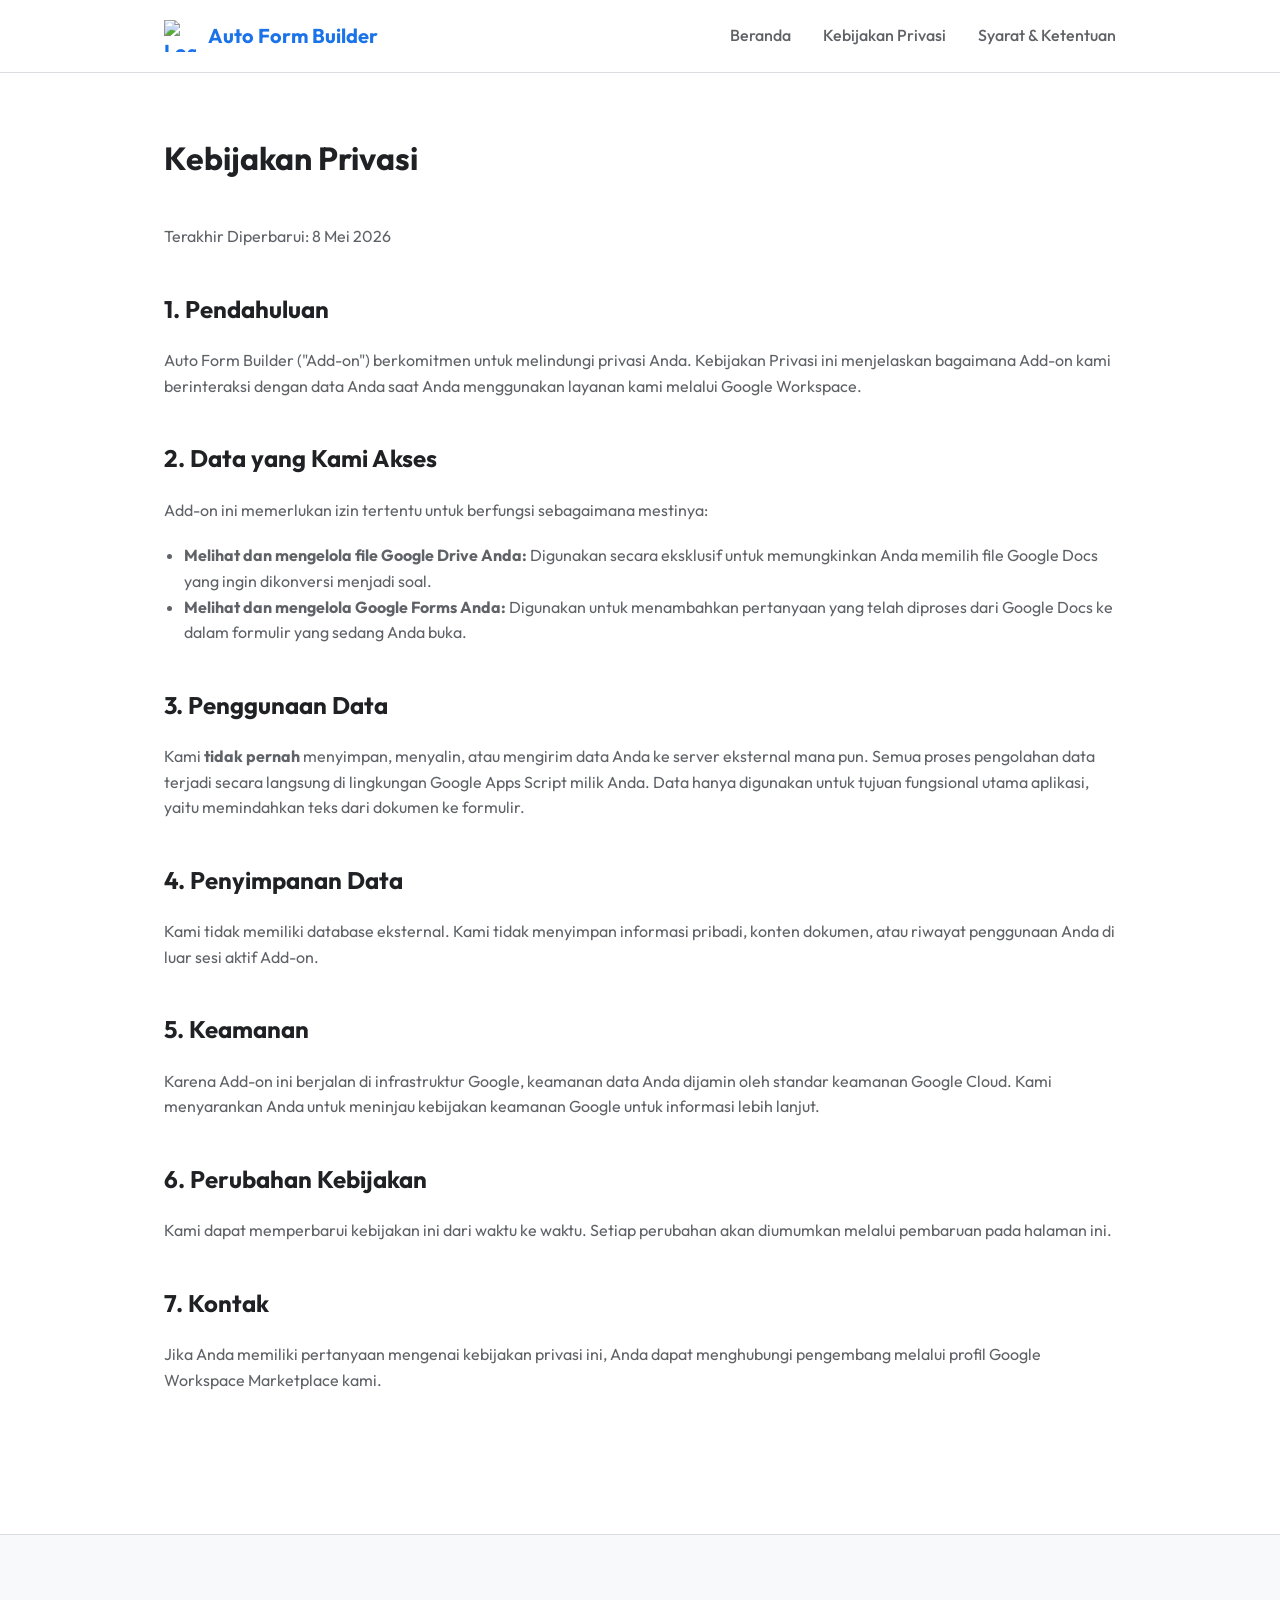
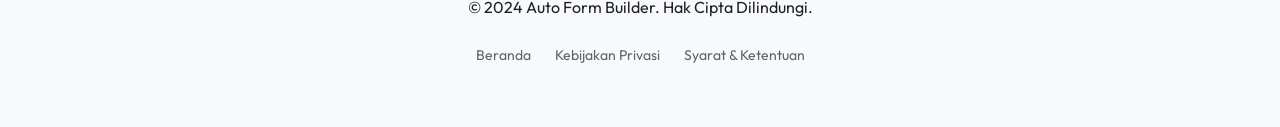
==== docs/privacy-policy.html @ 88bf44c3 "push" ====
<!DOCTYPE html>
<html lang="id">
<head>
    <meta charset="UTF-8">
    <meta name="viewport" content="width=device-width, initial-scale=1.0">
    <title>Kebijakan Privasi - Auto Form Builder</title>
    <link rel="preconnect" href="https://fonts.googleapis.com">
    <link rel="preconnect" href="https://fonts.gstatic.com" crossorigin>
    <link href="https://fonts.googleapis.com/css2?family=Outfit:wght@400;500;600;700&display=swap" rel="stylesheet">
    <link rel="stylesheet" href="style.css">
</head>
<body>
    <header>
        <div class="container">
            <nav>
                <a href="index.html" class="logo">
                    <img src="https://www.gstatic.com/images/branding/product/1x/forms_2020q4_48dp.png" alt="Logo">
                    Auto Form Builder
                </a>
                <div class="nav-links">
                    <a href="index.html">Beranda</a>
                    <a href="privacy-policy.html">Kebijakan Privasi</a>
                    <a href="terms.html">Syarat & Ketentuan</a>
                </div>
            </nav>
        </div>
    </header>

    <main class="content-page">
        <div class="container">
            <h1>Kebijakan Privasi</h1>
            <p>Terakhir Diperbarui: 8 Mei 2026</p>

            <section>
                <h2>1. Pendahuluan</h2>
                <p>Auto Form Builder ("Add-on") berkomitmen untuk melindungi privasi Anda. Kebijakan Privasi ini menjelaskan bagaimana Add-on kami berinteraksi dengan data Anda saat Anda menggunakan layanan kami melalui Google Workspace.</p>
            </section>

            <section>
                <h2>2. Data yang Kami Akses</h2>
                <p>Add-on ini memerlukan izin tertentu untuk berfungsi sebagaimana mestinya:</p>
                <ul>
                    <li><strong>Melihat dan mengelola file Google Drive Anda:</strong> Digunakan secara eksklusif untuk memungkinkan Anda memilih file Google Docs yang ingin dikonversi menjadi soal.</li>
                    <li><strong>Melihat dan mengelola Google Forms Anda:</strong> Digunakan untuk menambahkan pertanyaan yang telah diproses dari Google Docs ke dalam formulir yang sedang Anda buka.</li>
                </ul>
            </section>

            <section>
                <h2>3. Penggunaan Data</h2>
                <p>Kami <strong>tidak pernah</strong> menyimpan, menyalin, atau mengirim data Anda ke server eksternal mana pun. Semua proses pengolahan data terjadi secara langsung di lingkungan Google Apps Script milik Anda. Data hanya digunakan untuk tujuan fungsional utama aplikasi, yaitu memindahkan teks dari dokumen ke formulir.</p>
            </section>

            <section>
                <h2>4. Penyimpanan Data</h2>
                <p>Kami tidak memiliki database eksternal. Kami tidak menyimpan informasi pribadi, konten dokumen, atau riwayat penggunaan Anda di luar sesi aktif Add-on.</p>
            </section>

            <section>
                <h2>5. Keamanan</h2>
                <p>Karena Add-on ini berjalan di infrastruktur Google, keamanan data Anda dijamin oleh standar keamanan Google Cloud. Kami menyarankan Anda untuk meninjau kebijakan keamanan Google untuk informasi lebih lanjut.</p>
            </section>

            <section>
                <h2>6. Perubahan Kebijakan</h2>
                <p>Kami dapat memperbarui kebijakan ini dari waktu ke waktu. Setiap perubahan akan diumumkan melalui pembaruan pada halaman ini.</p>
            </section>

            <section>
                <h2>7. Kontak</h2>
                <p>Jika Anda memiliki pertanyaan mengenai kebijakan privasi ini, Anda dapat menghubungi pengembang melalui profil Google Workspace Marketplace kami.</p>
            </section>
        </div>
    </main>

    <footer>
        <div class="container">
            <p>&copy; 2024 Auto Form Builder. Hak Cipta Dilindungi.</p>
            <div class="footer-links">
                <a href="index.html">Beranda</a>
                <a href="privacy-policy.html">Kebijakan Privasi</a>
                <a href="terms.html">Syarat & Ketentuan</a>
            </div>
        </div>
    </footer>
</body>
</html>
---- docs/style.css ----
:root {
  --primary: #1a73e8;
  --primary-dark: #1557b0;
  --secondary: #34a853;
  --text: #202124;
  --text-light: #5f6368;
  --bg: #ffffff;
  --bg-alt: #f8f9fa;
  --border: #dadce0;
  --shadow: 0 4px 6px -1px rgba(0, 0, 0, 0.1), 0 2px 4px -1px rgba(0, 0, 0, 0.06);
  --radius: 12px;
}

* {
  box-sizing: border-box;
  margin: 0;
  padding: 0;
}

body {
  font-family: 'Outfit', 'Inter', -apple-system, BlinkMacSystemFont, "Segoe UI", Roboto, sans-serif;
  line-height: 1.6;
  color: var(--text);
  background-color: var(--bg);
  -webkit-font-smoothing: antialiased;
}

.container {
  max-width: 1000px;
  margin: 0 auto;
  padding: 0 24px;
}

/* Header & Nav */
header {
  background: rgba(255, 255, 255, 0.8);
  backdrop-filter: blur(10px);
  position: sticky;
  top: 0;
  z-index: 100;
  border-bottom: 1px solid var(--border);
}

nav {
  display: flex;
  justify-content: space-between;
  align-items: center;
  height: 72px;
}

.logo {
  display: flex;
  align-items: center;
  gap: 12px;
  text-decoration: none;
  font-weight: 700;
  font-size: 1.25rem;
  color: var(--primary);
}

.logo img {
  height: 32px;
  width: 32px;
}

.nav-links {
  display: flex;
  gap: 32px;
}

.nav-links a {
  text-decoration: none;
  color: var(--text-light);
  font-weight: 500;
  transition: color 0.2s;
}

.nav-links a:hover {
  color: var(--primary);
}

/* Hero Section */
.hero {
  padding: 100px 0;
  text-align: center;
  background: radial-gradient(circle at top right, #e8f0fe 0%, transparent 40%),
              radial-gradient(circle at bottom left, #e6f4ea 0%, transparent 40%);
}

.hero h1 {
  font-size: 3.5rem;
  line-height: 1.2;
  margin-bottom: 24px;
  background: linear-gradient(135deg, var(--primary), var(--primary-dark));
  -webkit-background-clip: text;
  -webkit-text-fill-color: transparent;
}

.hero p {
  font-size: 1.25rem;
  color: var(--text-light);
  max-width: 600px;
  margin: 0 auto 40px;
}

.btn {
  display: inline-block;
  padding: 14px 32px;
  border-radius: 50px;
  font-weight: 600;
  text-decoration: none;
  transition: all 0.2s;
  cursor: pointer;
}

.btn-primary {
  background-color: var(--primary);
  color: white;
  box-shadow: 0 4px 14px 0 rgba(26, 115, 232, 0.39);
}

.btn-primary:hover {
  background-color: var(--primary-dark);
  transform: translateY(-2px);
  box-shadow: 0 6px 20px rgba(26, 115, 232, 0.23);
}

/* Features */
.section {
  padding: 80px 0;
}

.features-grid {
  display: grid;
  grid-template-columns: repeat(auto-fit, minmax(280px, 1fr));
  gap: 32px;
  margin-top: 48px;
}

.card {
  padding: 32px;
  border-radius: var(--radius);
  background: white;
  border: 1px solid var(--border);
  transition: transform 0.3s, box-shadow 0.3s;
}

.card:hover {
  transform: translateY(-8px);
  box-shadow: var(--shadow);
}

.card-icon {
  width: 48px;
  height: 48px;
  background: #e8f0fe;
  border-radius: 12px;
  display: flex;
  align-items: center;
  justify-content: center;
  margin-bottom: 24px;
  color: var(--primary);
}

/* Content Pages (Privacy/Terms) */
.content-page {
  padding: 60px 0 120px;
}

.content-page h1 {
  margin-bottom: 40px;
}

.content-page h2 {
  margin: 40px 0 20px;
}

.content-page p, .content-page ul {
  margin-bottom: 20px;
  color: var(--text-light);
}

.content-page ul {
  padding-left: 20px;
}

/* Footer */
footer {
  padding: 60px 0;
  background-color: var(--bg-alt);
  border-top: 1px solid var(--border);
  text-align: center;
}

.footer-links {
  display: flex;
  justify-content: center;
  gap: 24px;
  margin-top: 24px;
}

.footer-links a {
  color: var(--text-light);
  text-decoration: none;
  font-size: 0.875rem;
}

.footer-links a:hover {
  color: var(--primary);
}

@media (max-width: 768px) {
  .hero h1 {
    font-size: 2.5rem;
  }
  .nav-links {
    display: none;
  }
}
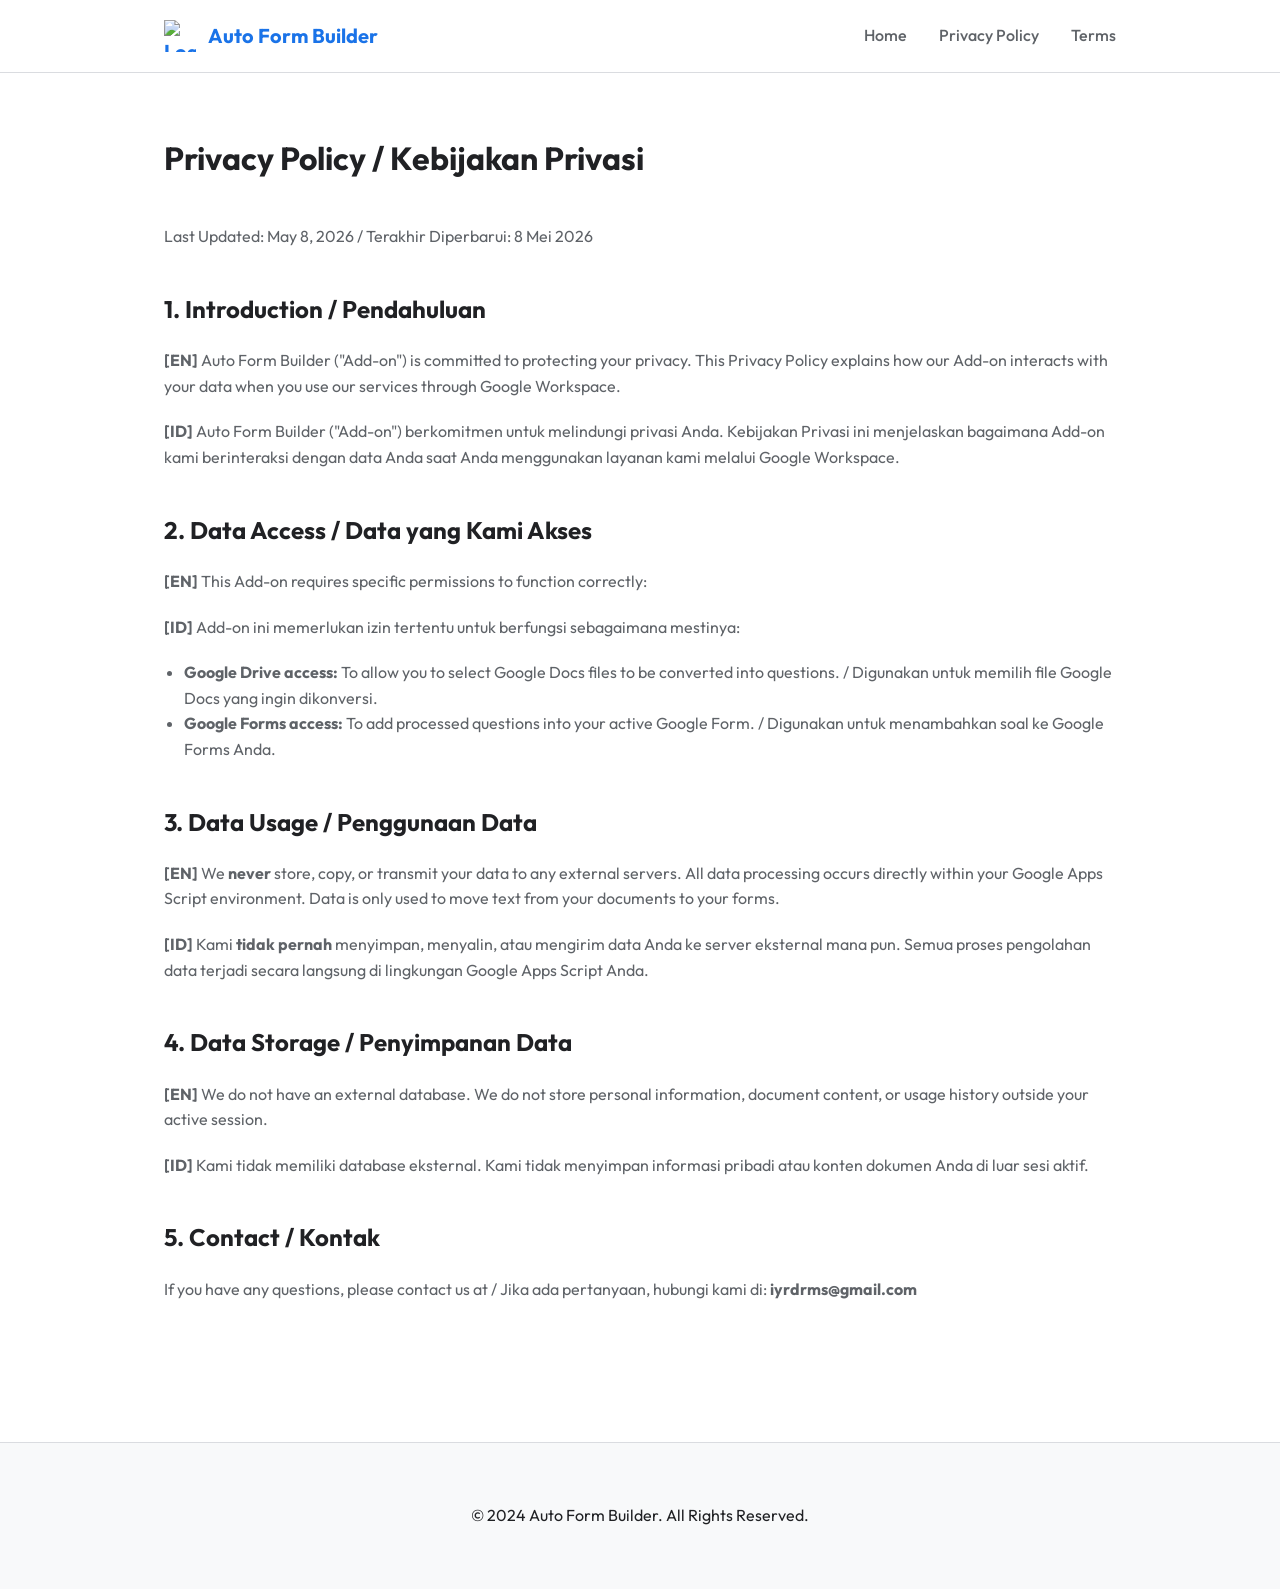
==== commit 83bfd302: "push" ====
--- a/docs/privacy-policy.html
+++ b/docs/privacy-policy.html
@@ -3,7 +3,7 @@
 <head>
     <meta charset="UTF-8">
     <meta name="viewport" content="width=device-width, initial-scale=1.0">
-    <title>Kebijakan Privasi - Auto Form Builder</title>
+    <title>Privacy Policy - Auto Form Builder</title>
     <link rel="preconnect" href="https://fonts.googleapis.com">
     <link rel="preconnect" href="https://fonts.gstatic.com" crossorigin>
     <link href="https://fonts.googleapis.com/css2?family=Outfit:wght@400;500;600;700&display=swap" rel="stylesheet">
@@ -18,9 +18,9 @@
                     Auto Form Builder
                 </a>
                 <div class="nav-links">
-                    <a href="index.html">Beranda</a>
-                    <a href="privacy-policy.html">Kebijakan Privasi</a>
-                    <a href="terms.html">Syarat & Ketentuan</a>
+                    <a href="index.html">Home</a>
+                    <a href="privacy-policy.html">Privacy Policy</a>
+                    <a href="terms.html">Terms</a>
                 </div>
             </nav>
         </div>
@@ -28,58 +28,47 @@
 
     <main class="content-page">
         <div class="container">
-            <h1>Kebijakan Privasi</h1>
-            <p>Terakhir Diperbarui: 8 Mei 2026</p>
+            <h1>Privacy Policy / Kebijakan Privasi</h1>
+            <p>Last Updated: May 8, 2026 / Terakhir Diperbarui: 8 Mei 2026</p>
 
             <section>
-                <h2>1. Pendahuluan</h2>
-                <p>Auto Form Builder ("Add-on") berkomitmen untuk melindungi privasi Anda. Kebijakan Privasi ini menjelaskan bagaimana Add-on kami berinteraksi dengan data Anda saat Anda menggunakan layanan kami melalui Google Workspace.</p>
+                <h2>1. Introduction / Pendahuluan</h2>
+                <p><strong>[EN]</strong> Auto Form Builder ("Add-on") is committed to protecting your privacy. This Privacy Policy explains how our Add-on interacts with your data when you use our services through Google Workspace.</p>
+                <p><strong>[ID]</strong> Auto Form Builder ("Add-on") berkomitmen untuk melindungi privasi Anda. Kebijakan Privasi ini menjelaskan bagaimana Add-on kami berinteraksi dengan data Anda saat Anda menggunakan layanan kami melalui Google Workspace.</p>
             </section>
 
             <section>
-                <h2>2. Data yang Kami Akses</h2>
-                <p>Add-on ini memerlukan izin tertentu untuk berfungsi sebagaimana mestinya:</p>
+                <h2>2. Data Access / Data yang Kami Akses</h2>
+                <p><strong>[EN]</strong> This Add-on requires specific permissions to function correctly:</p>
+                <p><strong>[ID]</strong> Add-on ini memerlukan izin tertentu untuk berfungsi sebagaimana mestinya:</p>
                 <ul>
-                    <li><strong>Melihat dan mengelola file Google Drive Anda:</strong> Digunakan secara eksklusif untuk memungkinkan Anda memilih file Google Docs yang ingin dikonversi menjadi soal.</li>
-                    <li><strong>Melihat dan mengelola Google Forms Anda:</strong> Digunakan untuk menambahkan pertanyaan yang telah diproses dari Google Docs ke dalam formulir yang sedang Anda buka.</li>
+                    <li><strong>Google Drive access:</strong> To allow you to select Google Docs files to be converted into questions. / Digunakan untuk memilih file Google Docs yang ingin dikonversi.</li>
+                    <li><strong>Google Forms access:</strong> To add processed questions into your active Google Form. / Digunakan untuk menambahkan soal ke Google Forms Anda.</li>
                 </ul>
             </section>
 
             <section>
-                <h2>3. Penggunaan Data</h2>
-                <p>Kami <strong>tidak pernah</strong> menyimpan, menyalin, atau mengirim data Anda ke server eksternal mana pun. Semua proses pengolahan data terjadi secara langsung di lingkungan Google Apps Script milik Anda. Data hanya digunakan untuk tujuan fungsional utama aplikasi, yaitu memindahkan teks dari dokumen ke formulir.</p>
+                <h2>3. Data Usage / Penggunaan Data</h2>
+                <p><strong>[EN]</strong> We <strong>never</strong> store, copy, or transmit your data to any external servers. All data processing occurs directly within your Google Apps Script environment. Data is only used to move text from your documents to your forms.</p>
+                <p><strong>[ID]</strong> Kami <strong>tidak pernah</strong> menyimpan, menyalin, atau mengirim data Anda ke server eksternal mana pun. Semua proses pengolahan data terjadi secara langsung di lingkungan Google Apps Script Anda.</p>
             </section>
 
             <section>
-                <h2>4. Penyimpanan Data</h2>
-                <p>Kami tidak memiliki database eksternal. Kami tidak menyimpan informasi pribadi, konten dokumen, atau riwayat penggunaan Anda di luar sesi aktif Add-on.</p>
+                <h2>4. Data Storage / Penyimpanan Data</h2>
+                <p><strong>[EN]</strong> We do not have an external database. We do not store personal information, document content, or usage history outside your active session.</p>
+                <p><strong>[ID]</strong> Kami tidak memiliki database eksternal. Kami tidak menyimpan informasi pribadi atau konten dokumen Anda di luar sesi aktif.</p>
             </section>
 
             <section>
-                <h2>5. Keamanan</h2>
-                <p>Karena Add-on ini berjalan di infrastruktur Google, keamanan data Anda dijamin oleh standar keamanan Google Cloud. Kami menyarankan Anda untuk meninjau kebijakan keamanan Google untuk informasi lebih lanjut.</p>
-            </section>
-
-            <section>
-                <h2>6. Perubahan Kebijakan</h2>
-                <p>Kami dapat memperbarui kebijakan ini dari waktu ke waktu. Setiap perubahan akan diumumkan melalui pembaruan pada halaman ini.</p>
-            </section>
-
-            <section>
-                <h2>7. Kontak</h2>
-                <p>Jika Anda memiliki pertanyaan mengenai kebijakan privasi ini, Anda dapat menghubungi pengembang melalui profil Google Workspace Marketplace kami.</p>
+                <h2>5. Contact / Kontak</h2>
+                <p>If you have any questions, please contact us at / Jika ada pertanyaan, hubungi kami di: <strong>iyrdrms@gmail.com</strong></p>
             </section>
         </div>
     </main>
 
     <footer>
         <div class="container">
-            <p>&copy; 2024 Auto Form Builder. Hak Cipta Dilindungi.</p>
-            <div class="footer-links">
-                <a href="index.html">Beranda</a>
-                <a href="privacy-policy.html">Kebijakan Privasi</a>
-                <a href="terms.html">Syarat & Ketentuan</a>
-            </div>
+            <p>&copy; 2024 Auto Form Builder. All Rights Reserved.</p>
         </div>
     </footer>
 </body>
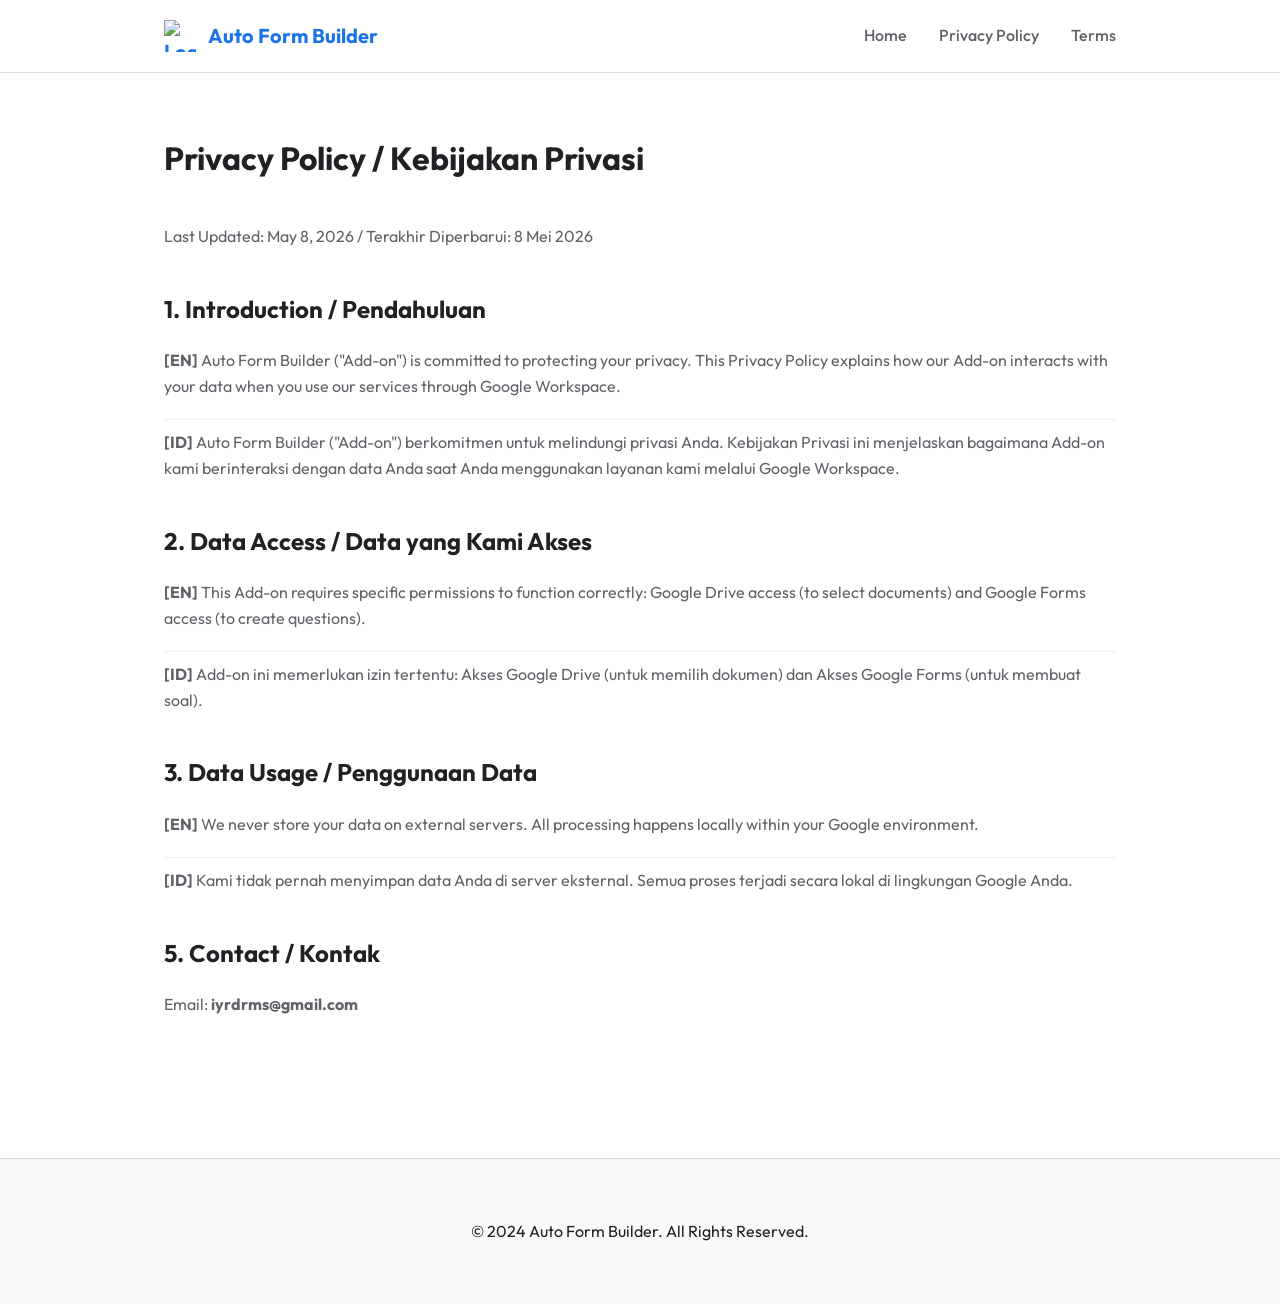
==== commit dfe32348: "push" ====
--- a/docs/privacy-policy.html
+++ b/docs/privacy-policy.html
@@ -34,34 +34,27 @@
             <section>
                 <h2>1. Introduction / Pendahuluan</h2>
                 <p><strong>[EN]</strong> Auto Form Builder ("Add-on") is committed to protecting your privacy. This Privacy Policy explains how our Add-on interacts with your data when you use our services through Google Workspace.</p>
+                <hr style="border: 0; border-top: 1px solid #eee; margin: 10px 0;">
                 <p><strong>[ID]</strong> Auto Form Builder ("Add-on") berkomitmen untuk melindungi privasi Anda. Kebijakan Privasi ini menjelaskan bagaimana Add-on kami berinteraksi dengan data Anda saat Anda menggunakan layanan kami melalui Google Workspace.</p>
             </section>
 
             <section>
                 <h2>2. Data Access / Data yang Kami Akses</h2>
-                <p><strong>[EN]</strong> This Add-on requires specific permissions to function correctly:</p>
-                <p><strong>[ID]</strong> Add-on ini memerlukan izin tertentu untuk berfungsi sebagaimana mestinya:</p>
-                <ul>
-                    <li><strong>Google Drive access:</strong> To allow you to select Google Docs files to be converted into questions. / Digunakan untuk memilih file Google Docs yang ingin dikonversi.</li>
-                    <li><strong>Google Forms access:</strong> To add processed questions into your active Google Form. / Digunakan untuk menambahkan soal ke Google Forms Anda.</li>
-                </ul>
+                <p><strong>[EN]</strong> This Add-on requires specific permissions to function correctly: Google Drive access (to select documents) and Google Forms access (to create questions).</p>
+                <hr style="border: 0; border-top: 1px solid #eee; margin: 10px 0;">
+                <p><strong>[ID]</strong> Add-on ini memerlukan izin tertentu: Akses Google Drive (untuk memilih dokumen) dan Akses Google Forms (untuk membuat soal).</p>
             </section>
 
             <section>
                 <h2>3. Data Usage / Penggunaan Data</h2>
-                <p><strong>[EN]</strong> We <strong>never</strong> store, copy, or transmit your data to any external servers. All data processing occurs directly within your Google Apps Script environment. Data is only used to move text from your documents to your forms.</p>
-                <p><strong>[ID]</strong> Kami <strong>tidak pernah</strong> menyimpan, menyalin, atau mengirim data Anda ke server eksternal mana pun. Semua proses pengolahan data terjadi secara langsung di lingkungan Google Apps Script Anda.</p>
-            </section>
-
-            <section>
-                <h2>4. Data Storage / Penyimpanan Data</h2>
-                <p><strong>[EN]</strong> We do not have an external database. We do not store personal information, document content, or usage history outside your active session.</p>
-                <p><strong>[ID]</strong> Kami tidak memiliki database eksternal. Kami tidak menyimpan informasi pribadi atau konten dokumen Anda di luar sesi aktif.</p>
+                <p><strong>[EN]</strong> We never store your data on external servers. All processing happens locally within your Google environment.</p>
+                <hr style="border: 0; border-top: 1px solid #eee; margin: 10px 0;">
+                <p><strong>[ID]</strong> Kami tidak pernah menyimpan data Anda di server eksternal. Semua proses terjadi secara lokal di lingkungan Google Anda.</p>
             </section>
 
             <section>
                 <h2>5. Contact / Kontak</h2>
-                <p>If you have any questions, please contact us at / Jika ada pertanyaan, hubungi kami di: <strong>iyrdrms@gmail.com</strong></p>
+                <p>Email: <strong>iyrdrms@gmail.com</strong></p>
             </section>
         </div>
     </main>
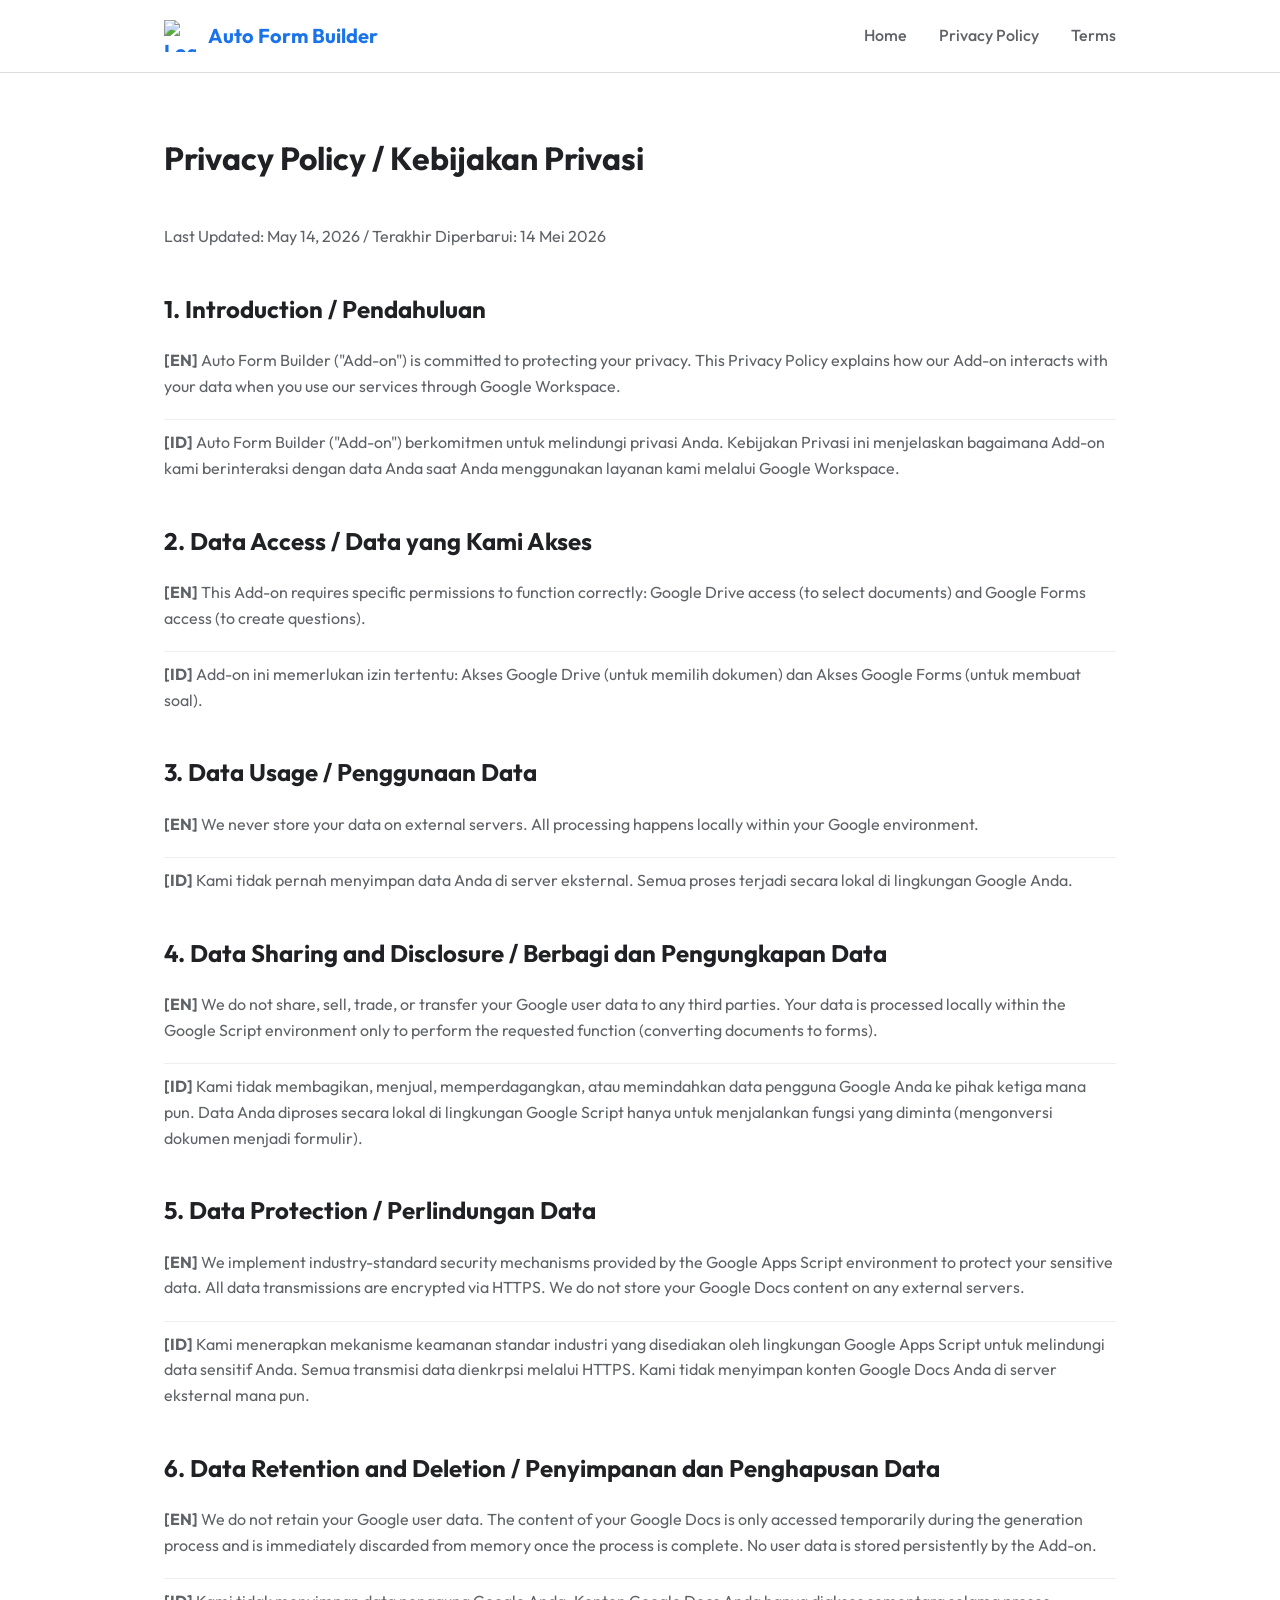
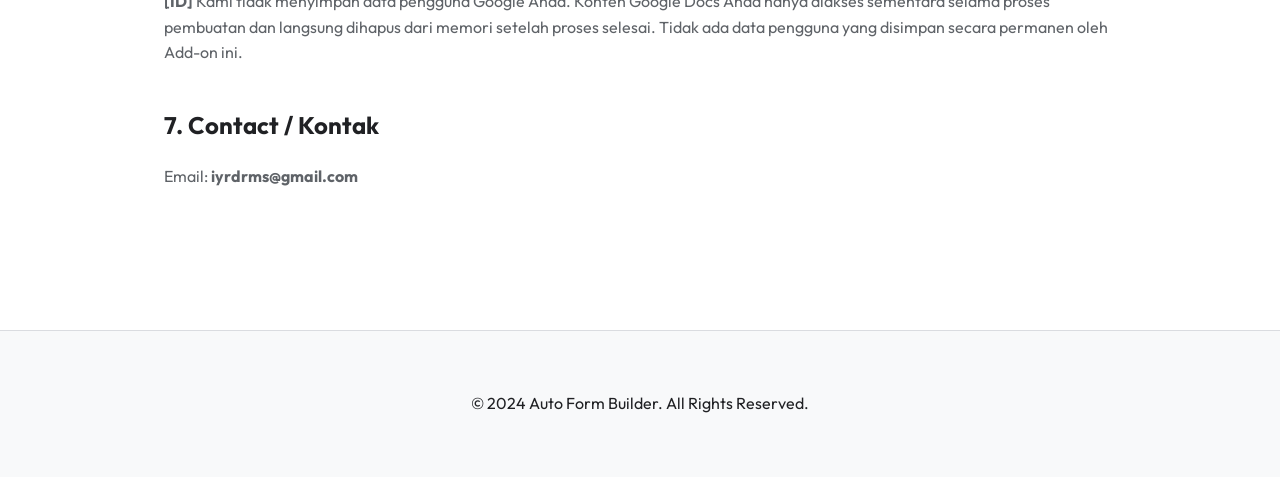
==== commit bb0152b8: "push" ====
--- a/docs/privacy-policy.html
+++ b/docs/privacy-policy.html
@@ -18,9 +18,9 @@
                     Auto Form Builder
                 </a>
                 <div class="nav-links">
-                    <a href="index.html">Home</a>
-                    <a href="privacy-policy.html">Privacy Policy</a>
-                    <a href="terms.html">Terms</a>
+                    <a href="https://autoquiz.my.id/index.html">Home</a>
+                    <a href="https://autoquiz.my.id/privacy-policy.html">Privacy Policy</a>
+                    <a href="https://autoquiz.my.id/terms.html">Terms</a>
                 </div>
             </nav>
         </div>
@@ -29,7 +29,7 @@
     <main class="content-page">
         <div class="container">
             <h1>Privacy Policy / Kebijakan Privasi</h1>
-            <p>Last Updated: May 8, 2026 / Terakhir Diperbarui: 8 Mei 2026</p>
+            <p>Last Updated: May 14, 2026 / Terakhir Diperbarui: 14 Mei 2026</p>
 
             <section>
                 <h2>1. Introduction / Pendahuluan</h2>
@@ -53,7 +53,28 @@
             </section>
 
             <section>
-                <h2>5. Contact / Kontak</h2>
+                <h2>4. Data Sharing and Disclosure / Berbagi dan Pengungkapan Data</h2>
+                <p><strong>[EN]</strong> We do not share, sell, trade, or transfer your Google user data to any third parties. Your data is processed locally within the Google Script environment only to perform the requested function (converting documents to forms).</p>
+                <hr style="border: 0; border-top: 1px solid #eee; margin: 10px 0;">
+                <p><strong>[ID]</strong> Kami tidak membagikan, menjual, memperdagangkan, atau memindahkan data pengguna Google Anda ke pihak ketiga mana pun. Data Anda diproses secara lokal di lingkungan Google Script hanya untuk menjalankan fungsi yang diminta (mengonversi dokumen menjadi formulir).</p>
+            </section>
+
+            <section>
+                <h2>5. Data Protection / Perlindungan Data</h2>
+                <p><strong>[EN]</strong> We implement industry-standard security mechanisms provided by the Google Apps Script environment to protect your sensitive data. All data transmissions are encrypted via HTTPS. We do not store your Google Docs content on any external servers.</p>
+                <hr style="border: 0; border-top: 1px solid #eee; margin: 10px 0;">
+                <p><strong>[ID]</strong> Kami menerapkan mekanisme keamanan standar industri yang disediakan oleh lingkungan Google Apps Script untuk melindungi data sensitif Anda. Semua transmisi data dienkrpsi melalui HTTPS. Kami tidak menyimpan konten Google Docs Anda di server eksternal mana pun.</p>
+            </section>
+
+            <section>
+                <h2>6. Data Retention and Deletion / Penyimpanan dan Penghapusan Data</h2>
+                <p><strong>[EN]</strong> We do not retain your Google user data. The content of your Google Docs is only accessed temporarily during the generation process and is immediately discarded from memory once the process is complete. No user data is stored persistently by the Add-on.</p>
+                <hr style="border: 0; border-top: 1px solid #eee; margin: 10px 0;">
+                <p><strong>[ID]</strong> Kami tidak menyimpan data pengguna Google Anda. Konten Google Docs Anda hanya diakses sementara selama proses pembuatan dan langsung dihapus dari memori setelah proses selesai. Tidak ada data pengguna yang disimpan secara permanen oleh Add-on ini.</p>
+            </section>
+
+            <section>
+                <h2>7. Contact / Kontak</h2>
                 <p>Email: <strong>iyrdrms@gmail.com</strong></p>
             </section>
         </div>
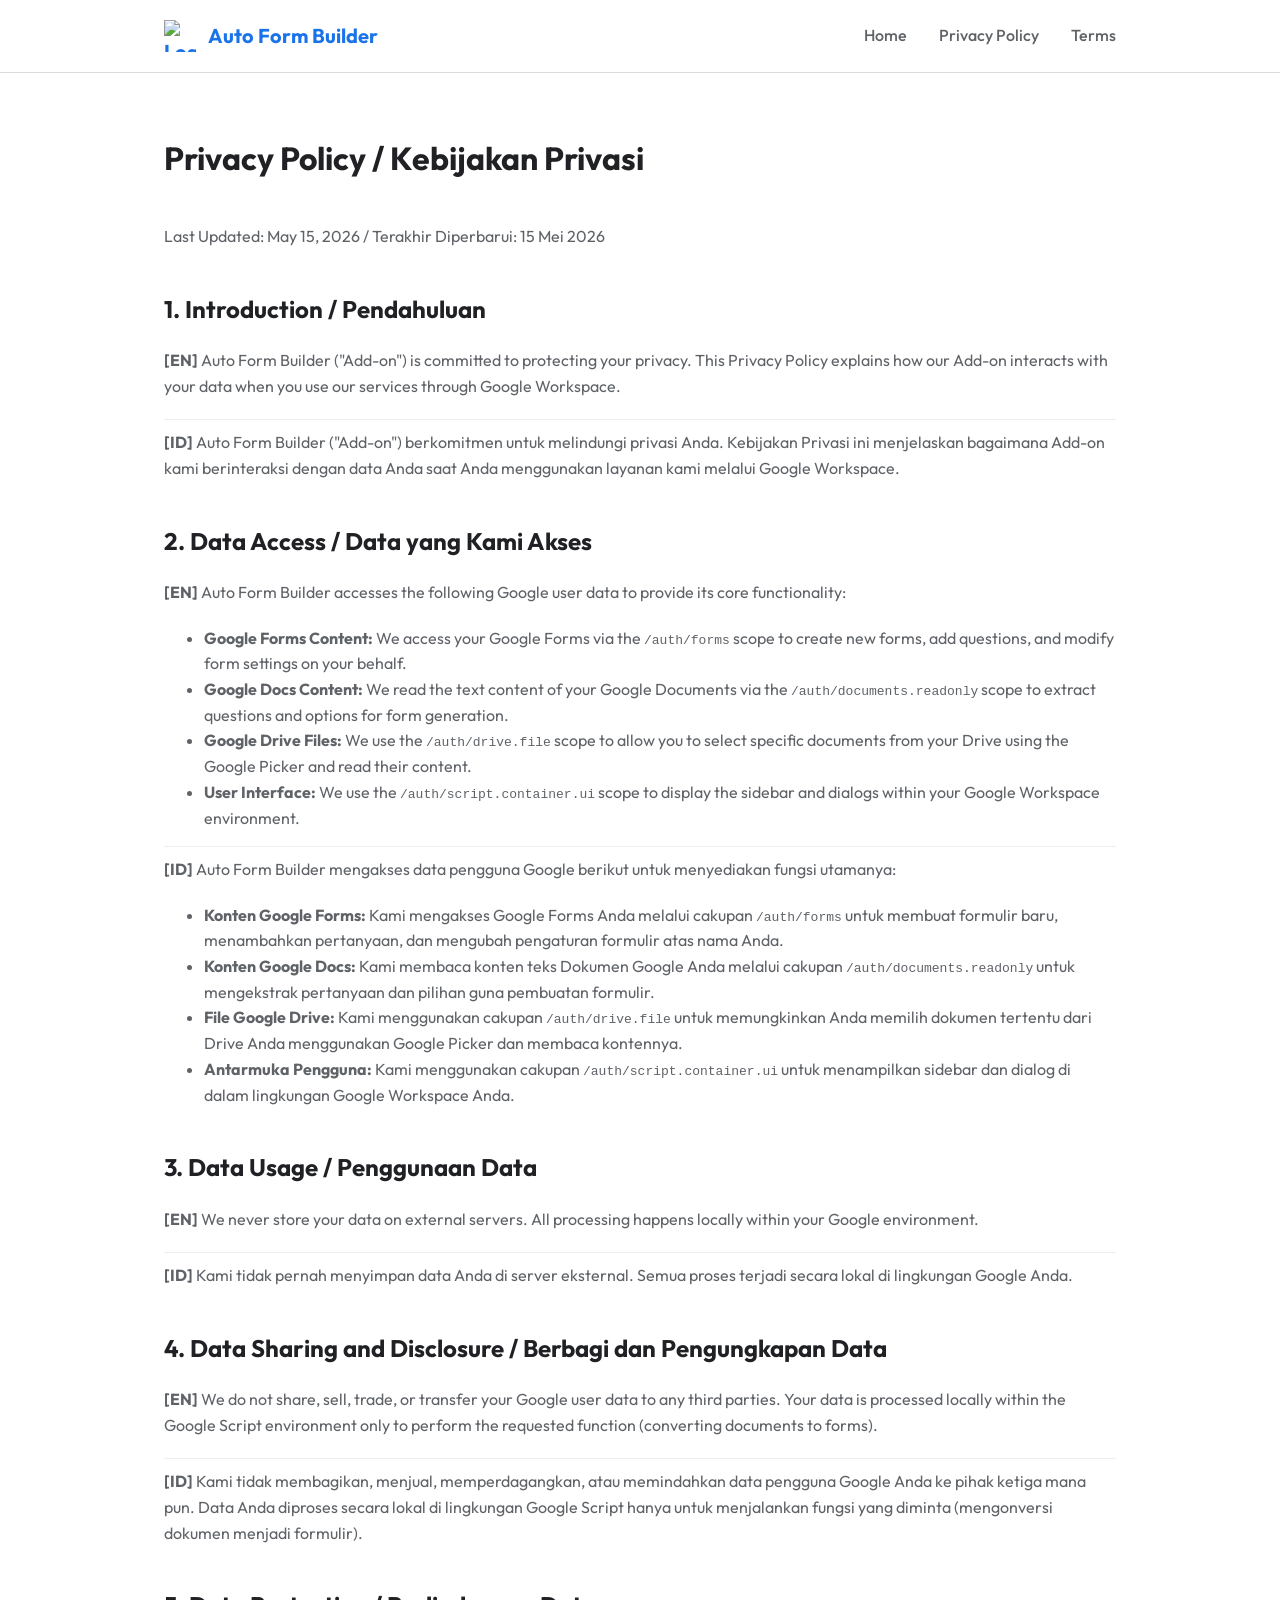
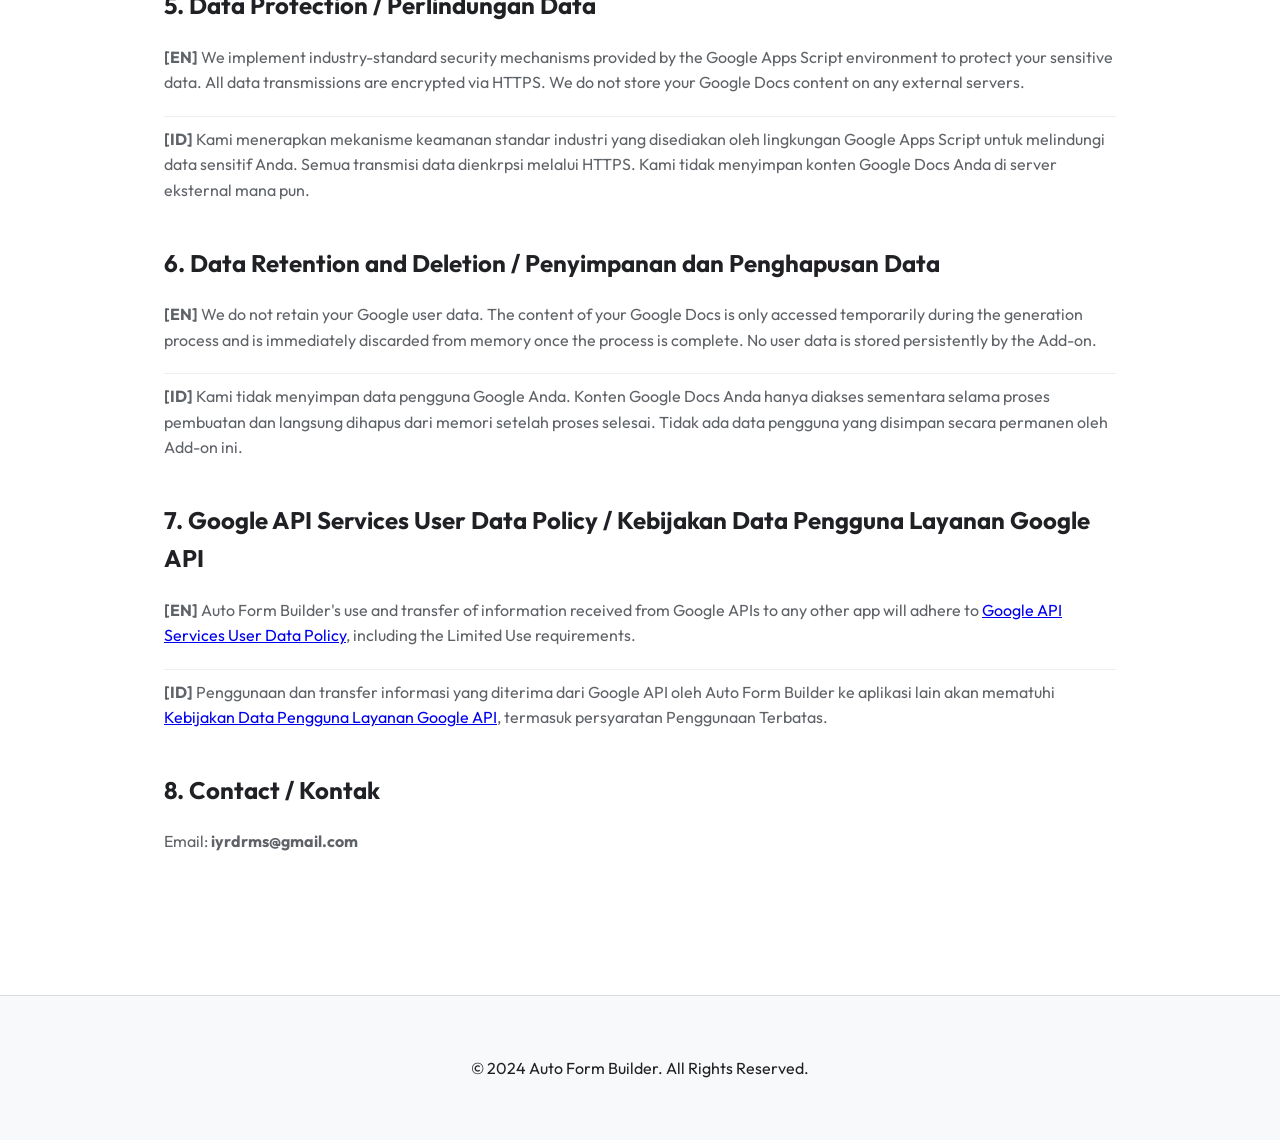
==== commit 4abb2731: "Update privacy policy with explicit Google data access disclosures for OAuth verification" ====
--- a/docs/privacy-policy.html
+++ b/docs/privacy-policy.html
@@ -29,7 +29,7 @@
     <main class="content-page">
         <div class="container">
             <h1>Privacy Policy / Kebijakan Privasi</h1>
-            <p>Last Updated: May 14, 2026 / Terakhir Diperbarui: 14 Mei 2026</p>
+            <p>Last Updated: May 15, 2026 / Terakhir Diperbarui: 15 Mei 2026</p>
 
             <section>
                 <h2>1. Introduction / Pendahuluan</h2>
@@ -40,9 +40,21 @@
 
             <section>
                 <h2>2. Data Access / Data yang Kami Akses</h2>
-                <p><strong>[EN]</strong> This Add-on requires specific permissions to function correctly: Google Drive access (to select documents) and Google Forms access (to create questions).</p>
+                <p><strong>[EN]</strong> Auto Form Builder accesses the following Google user data to provide its core functionality:</p>
+                <ul style="list-style-type: disc; margin-left: 20px; margin-bottom: 15px;">
+                    <li><strong>Google Forms Content:</strong> We access your Google Forms via the <code>/auth/forms</code> scope to create new forms, add questions, and modify form settings on your behalf.</li>
+                    <li><strong>Google Docs Content:</strong> We read the text content of your Google Documents via the <code>/auth/documents.readonly</code> scope to extract questions and options for form generation.</li>
+                    <li><strong>Google Drive Files:</strong> We use the <code>/auth/drive.file</code> scope to allow you to select specific documents from your Drive using the Google Picker and read their content.</li>
+                    <li><strong>User Interface:</strong> We use the <code>/auth/script.container.ui</code> scope to display the sidebar and dialogs within your Google Workspace environment.</li>
+                </ul>
                 <hr style="border: 0; border-top: 1px solid #eee; margin: 10px 0;">
-                <p><strong>[ID]</strong> Add-on ini memerlukan izin tertentu: Akses Google Drive (untuk memilih dokumen) dan Akses Google Forms (untuk membuat soal).</p>
+                <p><strong>[ID]</strong> Auto Form Builder mengakses data pengguna Google berikut untuk menyediakan fungsi utamanya:</p>
+                <ul style="list-style-type: disc; margin-left: 20px; margin-bottom: 15px;">
+                    <li><strong>Konten Google Forms:</strong> Kami mengakses Google Forms Anda melalui cakupan <code>/auth/forms</code> untuk membuat formulir baru, menambahkan pertanyaan, dan mengubah pengaturan formulir atas nama Anda.</li>
+                    <li><strong>Konten Google Docs:</strong> Kami membaca konten teks Dokumen Google Anda melalui cakupan <code>/auth/documents.readonly</code> untuk mengekstrak pertanyaan dan pilihan guna pembuatan formulir.</li>
+                    <li><strong>File Google Drive:</strong> Kami menggunakan cakupan <code>/auth/drive.file</code> untuk memungkinkan Anda memilih dokumen tertentu dari Drive Anda menggunakan Google Picker dan membaca kontennya.</li>
+                    <li><strong>Antarmuka Pengguna:</strong> Kami menggunakan cakupan <code>/auth/script.container.ui</code> untuk menampilkan sidebar dan dialog di dalam lingkungan Google Workspace Anda.</li>
+                </ul>
             </section>
 
             <section>
@@ -74,7 +86,14 @@
             </section>
 
             <section>
-                <h2>7. Contact / Kontak</h2>
+                <h2>7. Google API Services User Data Policy / Kebijakan Data Pengguna Layanan Google API</h2>
+                <p><strong>[EN]</strong> Auto Form Builder's use and transfer of information received from Google APIs to any other app will adhere to <a href="https://developers.google.com/terms/api-services-user-data-policy" target="_blank">Google API Services User Data Policy</a>, including the Limited Use requirements.</p>
+                <hr style="border: 0; border-top: 1px solid #eee; margin: 10px 0;">
+                <p><strong>[ID]</strong> Penggunaan dan transfer informasi yang diterima dari Google API oleh Auto Form Builder ke aplikasi lain akan mematuhi <a href="https://developers.google.com/terms/api-services-user-data-policy" target="_blank">Kebijakan Data Pengguna Layanan Google API</a>, termasuk persyaratan Penggunaan Terbatas.</p>
+            </section>
+
+            <section>
+                <h2>8. Contact / Kontak</h2>
                 <p>Email: <strong>iyrdrms@gmail.com</strong></p>
             </section>
         </div>
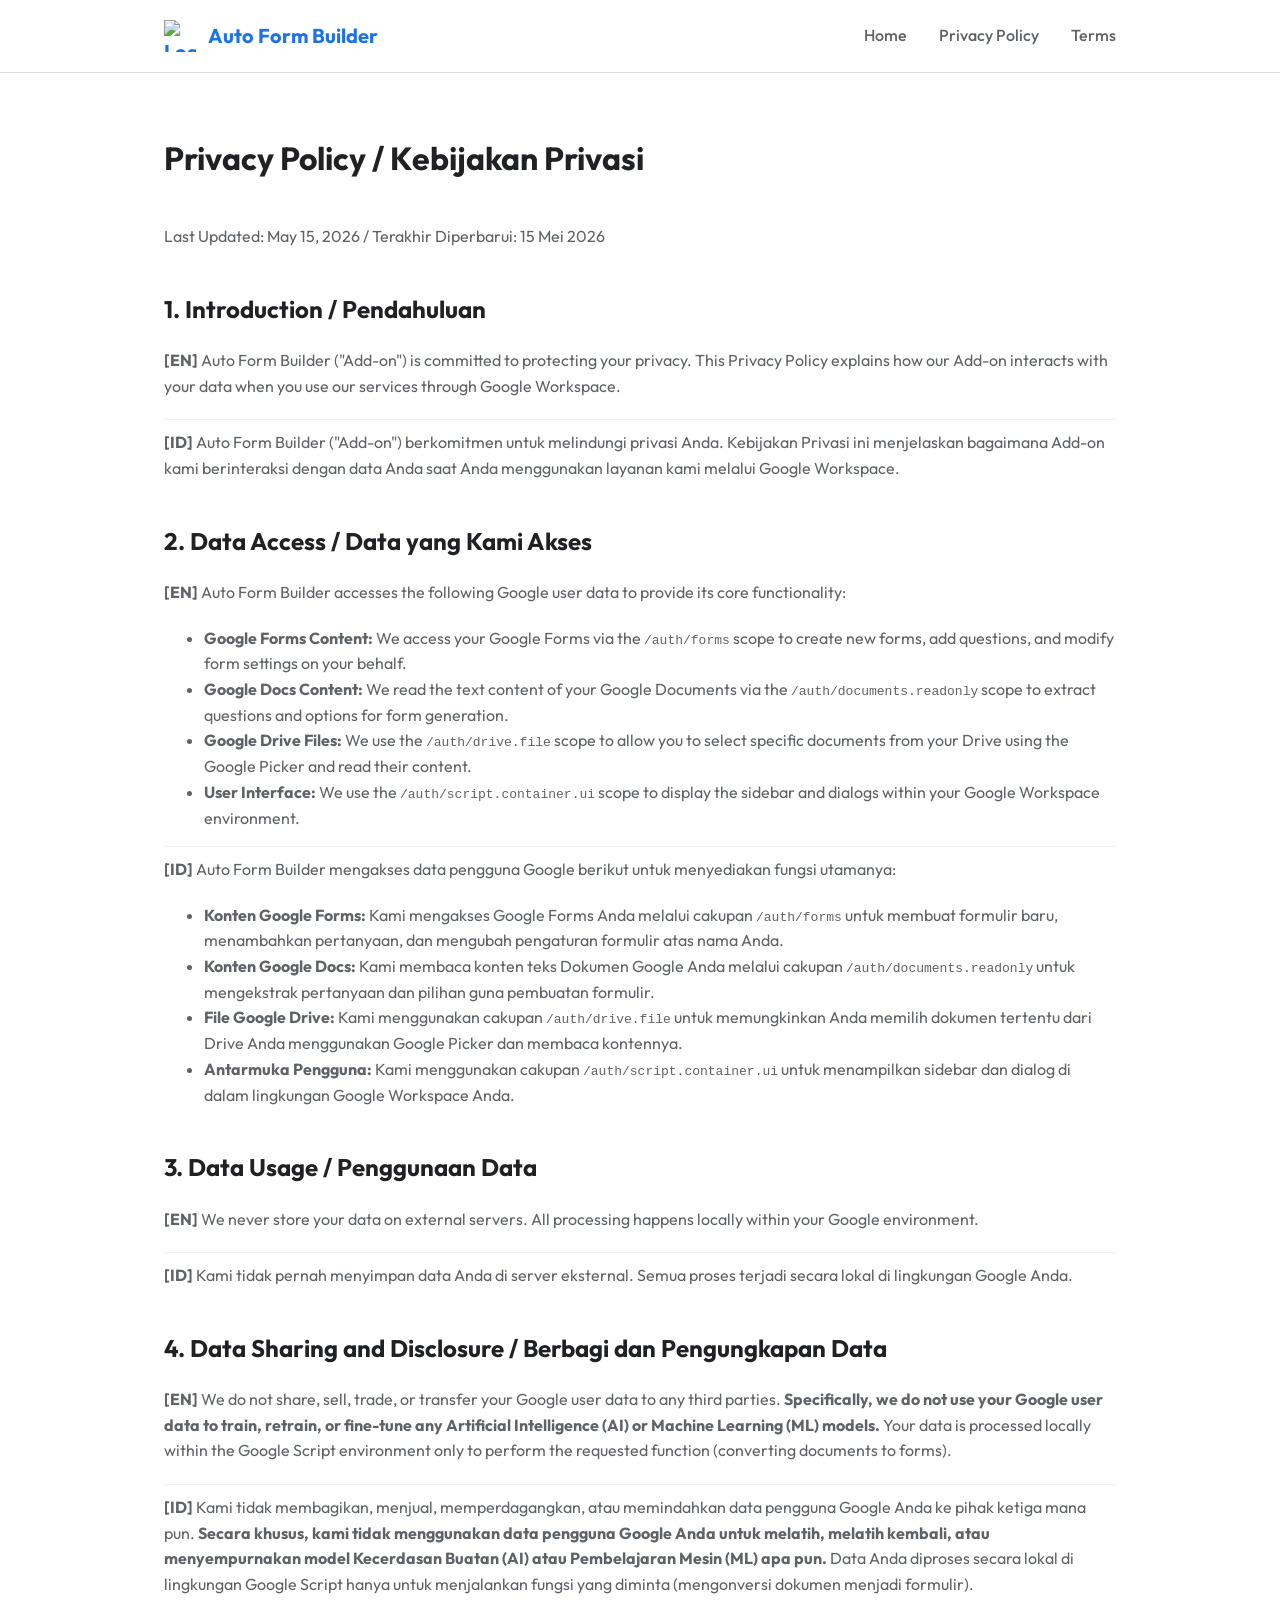
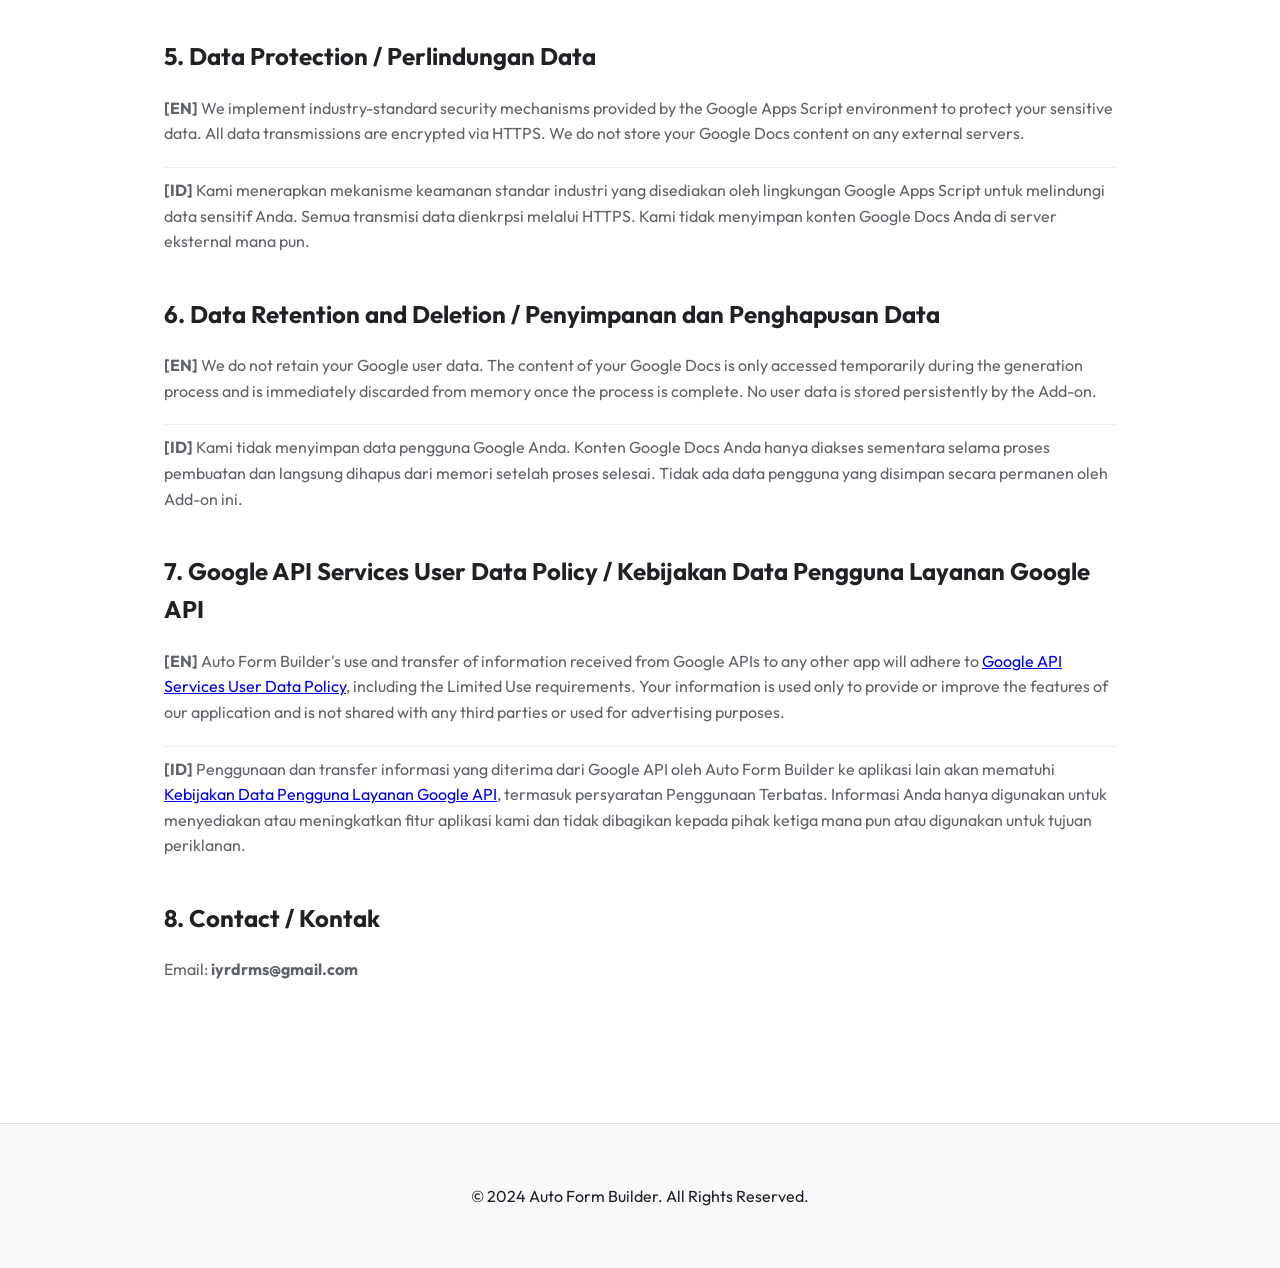
==== commit cc94af1a: "Add mandatory AI/ML disclosure and refine Limited Use statement for Google OAuth verification" ====
--- a/docs/privacy-policy.html
+++ b/docs/privacy-policy.html
@@ -66,9 +66,9 @@
 
             <section>
                 <h2>4. Data Sharing and Disclosure / Berbagi dan Pengungkapan Data</h2>
-                <p><strong>[EN]</strong> We do not share, sell, trade, or transfer your Google user data to any third parties. Your data is processed locally within the Google Script environment only to perform the requested function (converting documents to forms).</p>
+                <p><strong>[EN]</strong> We do not share, sell, trade, or transfer your Google user data to any third parties. <strong>Specifically, we do not use your Google user data to train, retrain, or fine-tune any Artificial Intelligence (AI) or Machine Learning (ML) models.</strong> Your data is processed locally within the Google Script environment only to perform the requested function (converting documents to forms).</p>
                 <hr style="border: 0; border-top: 1px solid #eee; margin: 10px 0;">
-                <p><strong>[ID]</strong> Kami tidak membagikan, menjual, memperdagangkan, atau memindahkan data pengguna Google Anda ke pihak ketiga mana pun. Data Anda diproses secara lokal di lingkungan Google Script hanya untuk menjalankan fungsi yang diminta (mengonversi dokumen menjadi formulir).</p>
+                <p><strong>[ID]</strong> Kami tidak membagikan, menjual, memperdagangkan, atau memindahkan data pengguna Google Anda ke pihak ketiga mana pun. <strong>Secara khusus, kami tidak menggunakan data pengguna Google Anda untuk melatih, melatih kembali, atau menyempurnakan model Kecerdasan Buatan (AI) atau Pembelajaran Mesin (ML) apa pun.</strong> Data Anda diproses secara lokal di lingkungan Google Script hanya untuk menjalankan fungsi yang diminta (mengonversi dokumen menjadi formulir).</p>
             </section>
 
             <section>
@@ -87,9 +87,9 @@
 
             <section>
                 <h2>7. Google API Services User Data Policy / Kebijakan Data Pengguna Layanan Google API</h2>
-                <p><strong>[EN]</strong> Auto Form Builder's use and transfer of information received from Google APIs to any other app will adhere to <a href="https://developers.google.com/terms/api-services-user-data-policy" target="_blank">Google API Services User Data Policy</a>, including the Limited Use requirements.</p>
+                <p><strong>[EN]</strong> Auto Form Builder's use and transfer of information received from Google APIs to any other app will adhere to <a href="https://developers.google.com/terms/api-services-user-data-policy" target="_blank">Google API Services User Data Policy</a>, including the Limited Use requirements. Your information is used only to provide or improve the features of our application and is not shared with any third parties or used for advertising purposes.</p>
                 <hr style="border: 0; border-top: 1px solid #eee; margin: 10px 0;">
-                <p><strong>[ID]</strong> Penggunaan dan transfer informasi yang diterima dari Google API oleh Auto Form Builder ke aplikasi lain akan mematuhi <a href="https://developers.google.com/terms/api-services-user-data-policy" target="_blank">Kebijakan Data Pengguna Layanan Google API</a>, termasuk persyaratan Penggunaan Terbatas.</p>
+                <p><strong>[ID]</strong> Penggunaan dan transfer informasi yang diterima dari Google API oleh Auto Form Builder ke aplikasi lain akan mematuhi <a href="https://developers.google.com/terms/api-services-user-data-policy" target="_blank">Kebijakan Data Pengguna Layanan Google API</a>, termasuk persyaratan Penggunaan Terbatas. Informasi Anda hanya digunakan untuk menyediakan atau meningkatkan fitur aplikasi kami dan tidak dibagikan kepada pihak ketiga mana pun atau digunakan untuk tujuan periklanan.</p>
             </section>
 
             <section>
